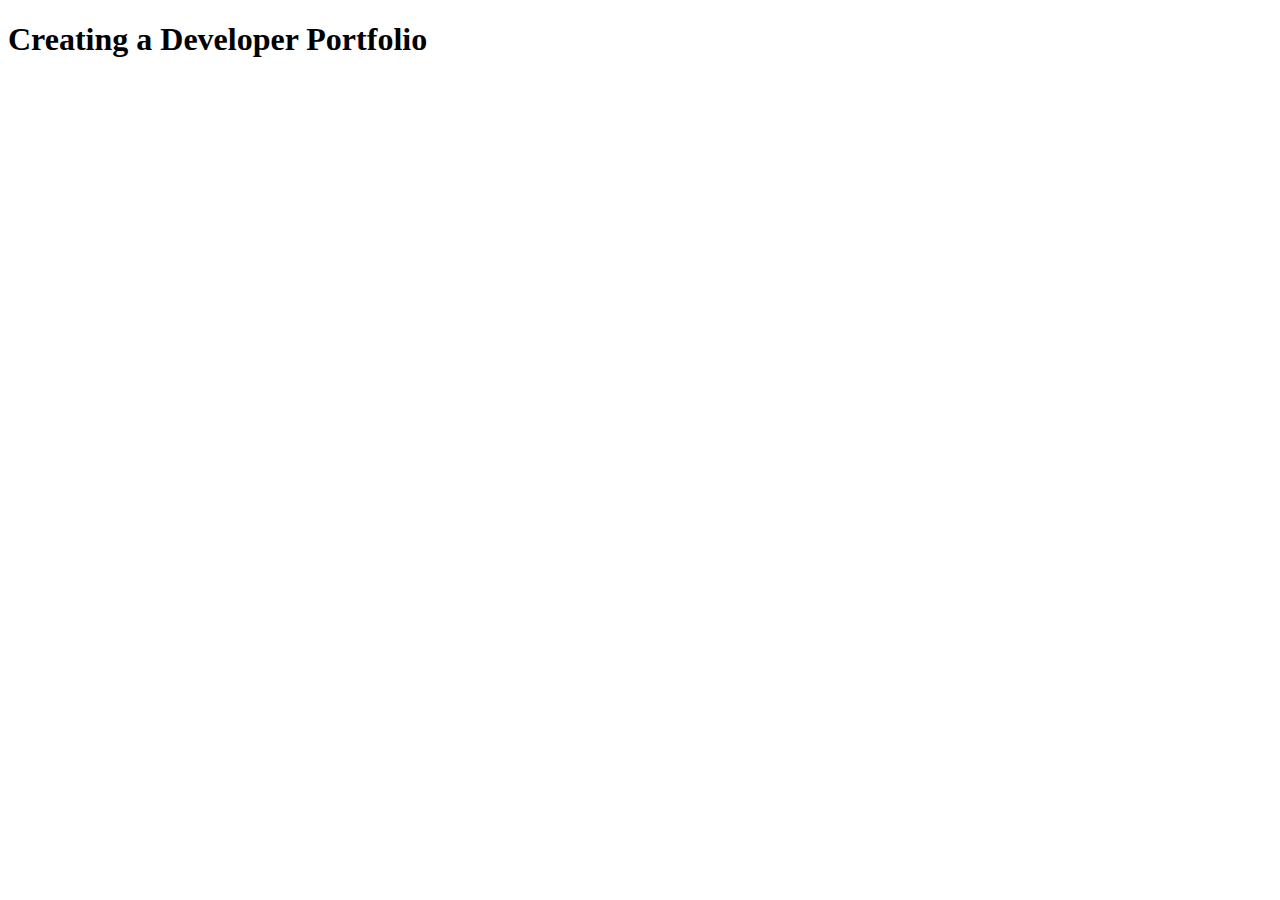
==== index.html @ 54f3881f "First Commit" ====
<!DOCTYPE html>
<html lang="en">
<head>
    <meta charset="UTF-8">
    <meta name="viewport" content="width=device-width, initial-scale=1.0">
    <title>Developer Portfolio</title>
</head>
<body>
    <h1>Creating a Developer Portfolio</h1>
</body>
</html>
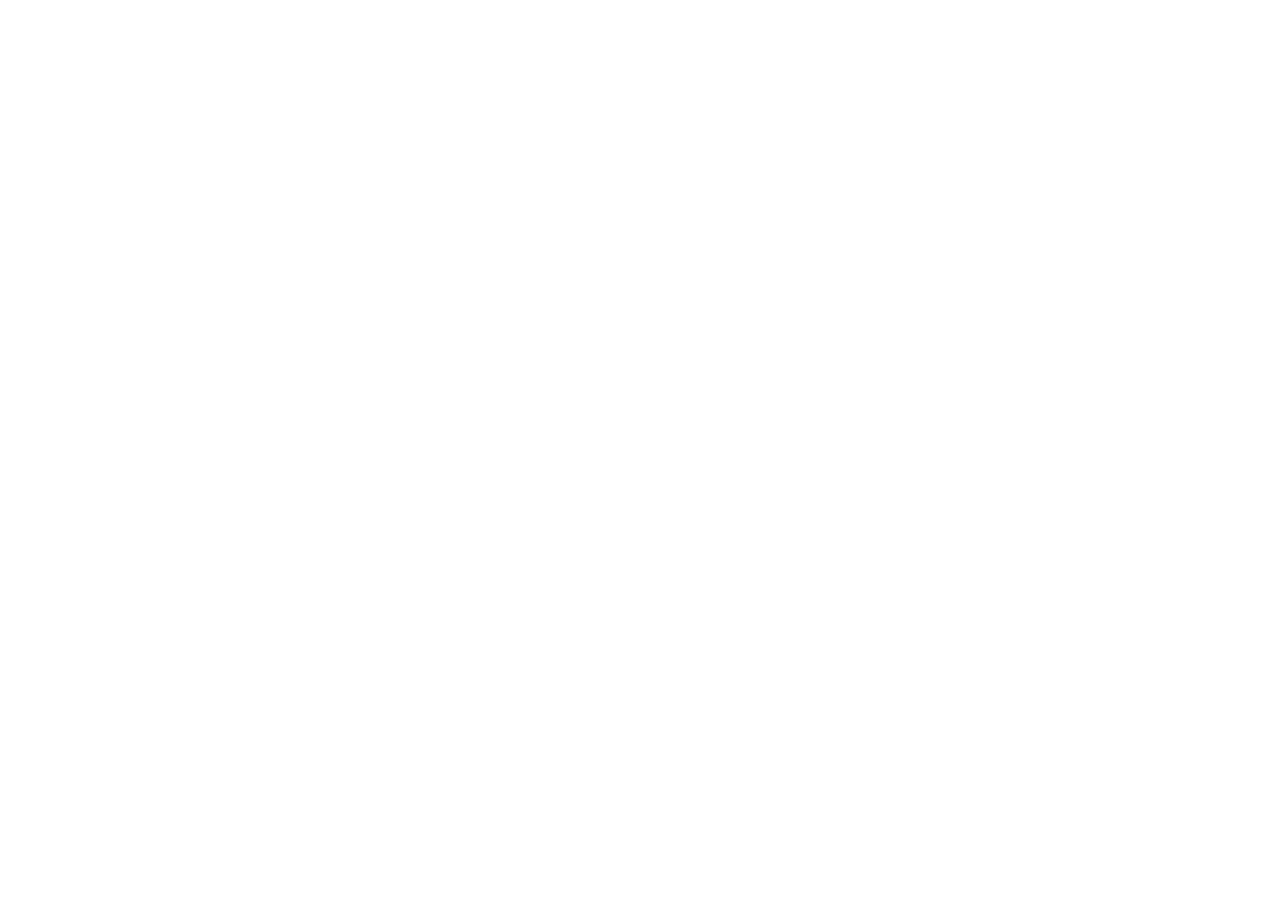
==== commit 6aaf5fd2: "Created the structure of the page" ====
--- a/index.html
+++ b/index.html
@@ -6,6 +6,14 @@
     <title>Developer Portfolio</title>
 </head>
 <body>
-    <h1>Creating a Developer Portfolio</h1>
+    <header>
+
+    </header>
+    <main>
+
+    </main>
+    <footer>
+        
+    </footer>
 </body>
 </html>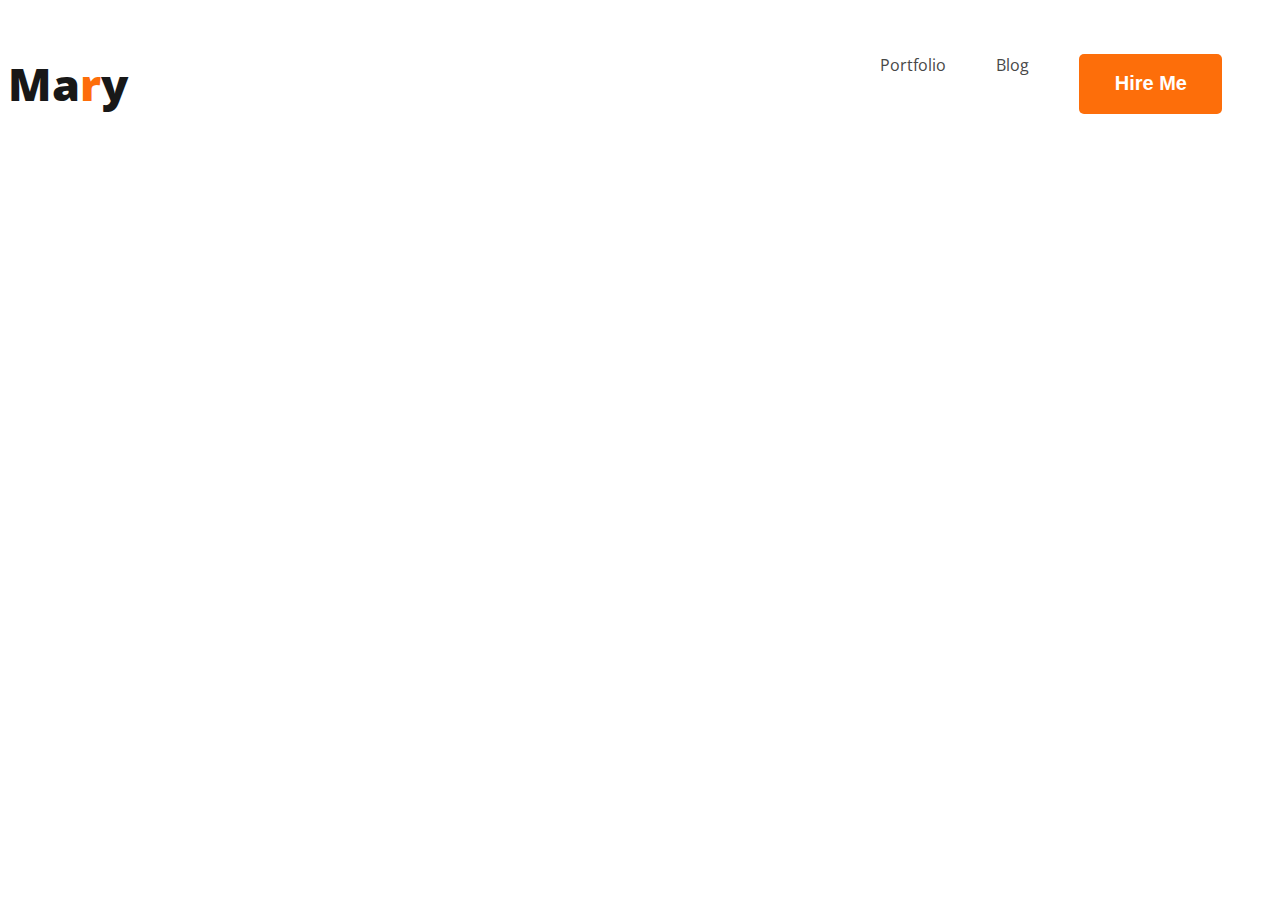
==== commit b33636d9: "Created navigation bar" ====
--- a/index.html
+++ b/index.html
@@ -1,19 +1,35 @@
 <!DOCTYPE html>
 <html lang="en">
+
 <head>
     <meta charset="UTF-8">
     <meta name="viewport" content="width=device-width, initial-scale=1.0">
     <title>Developer Portfolio</title>
+    <style>
+        @import url('https://fonts.googleapis.com/css2?family=Open+Sans:wght@400;700;800&display=swap');
+    </style>
+    <link rel="stylesheet" href="Style/Portfolio.css">
 </head>
+
 <body>
     <header>
-
+        <nav>
+            <h3 class="headline">Ma<span class="primary-text">r</span>y</h3>
+            <ul>
+                <li><a href="portfolio.html">Portfolio</a></li>
+                <li><a href="blog.html">Blog</a></li>
+                <li><button class="primary-button">Hire Me</button></li>
+            </ul>
+        </nav>
     </header>
     <main>
 
     </main>
     <footer>
-        
+
     </footer>
 </body>
-</html>+
+</html>
+
+<!-- PRO TIP: use cmd + b to minimize the explorer bar -->--- a/Style/Portfolio.css
+++ b/Style/Portfolio.css
@@ -0,0 +1,45 @@
+nav {
+    display: flex;
+    align-items: center;
+    justify-content: space-between;
+}
+
+nav>ul {
+    display: flex;
+}
+
+nav li {
+    list-style: none;
+    margin-right: 50px;
+}
+
+nav a {
+    text-decoration: none;
+    color: #474747;
+}
+
+body {
+    font-family: 'Open Sans', sans-serif;
+}
+
+.headline {
+    color: #181818;
+    font-size: 45px;
+    font-weight: 800;
+    word-wrap: break-word;
+}
+
+.primary-text {
+    color: #FD6E0A;
+}
+
+.primary-button {
+    border-radius: 5px;
+    background-color: #FD6E0A;
+    border: 0;
+    color: white;
+    font-size: 20px;
+    font-weight: 700;
+    word-wrap: break-word;
+    padding: 18px 35px 19px 36px;
+}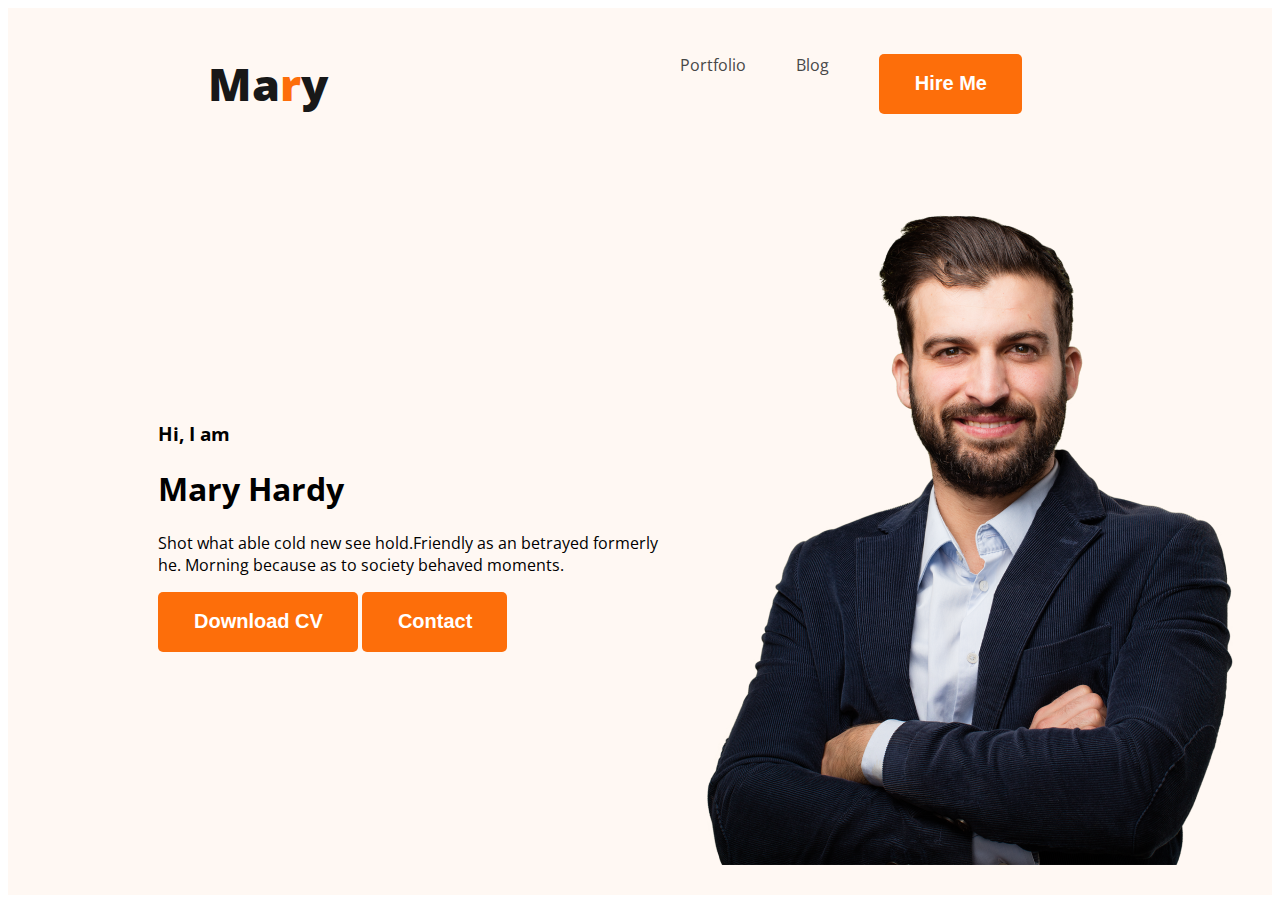
==== commit d29ad455: "Banner Content Added" ====
--- a/index.html
+++ b/index.html
@@ -12,7 +12,7 @@
 </head>
 
 <body>
-    <header>
+    <header class="header">
         <nav>
             <h3 class="headline">Ma<span class="primary-text">r</span>y</h3>
             <ul>
@@ -21,6 +21,16 @@
                 <li><button class="primary-button">Hire Me</button></li>
             </ul>
         </nav>
+        <div class="banner">
+            <div>
+                <h3 class="banner-greeting">Hi, I  am</h3>
+                <h1 class="banner-title">Mary Hardy</h1>
+                <p>Shot what able cold new see hold.Friendly as an betrayed formerly he. Morning because as to society behaved moments.</p>
+                <button class="primary-button">Download CV</button>
+                <button class="primary-button">Contact</button>
+            </div>
+            <img class="profile-image" src="images/hardy.png" alt="">
+        </div>
     </header>
     <main>
 
--- a/Style/Portfolio.css
+++ b/Style/Portfolio.css
@@ -2,6 +2,7 @@
     display: flex;
     align-items: center;
     justify-content: space-between;
+    padding: 0 200px;
 }
 
 nav>ul {
@@ -42,4 +43,19 @@
     font-weight: 700;
     word-wrap: break-word;
     padding: 18px 35px 19px 36px;
+}
+
+/* Styling header */
+.header{
+    background-color: #FFF8F3;
+}
+
+.banner{
+    display: flex;
+    padding: 30px 30px 30px 150px;
+    align-items: center;
+}
+
+.banner .profile image{
+    width: 500px;
 }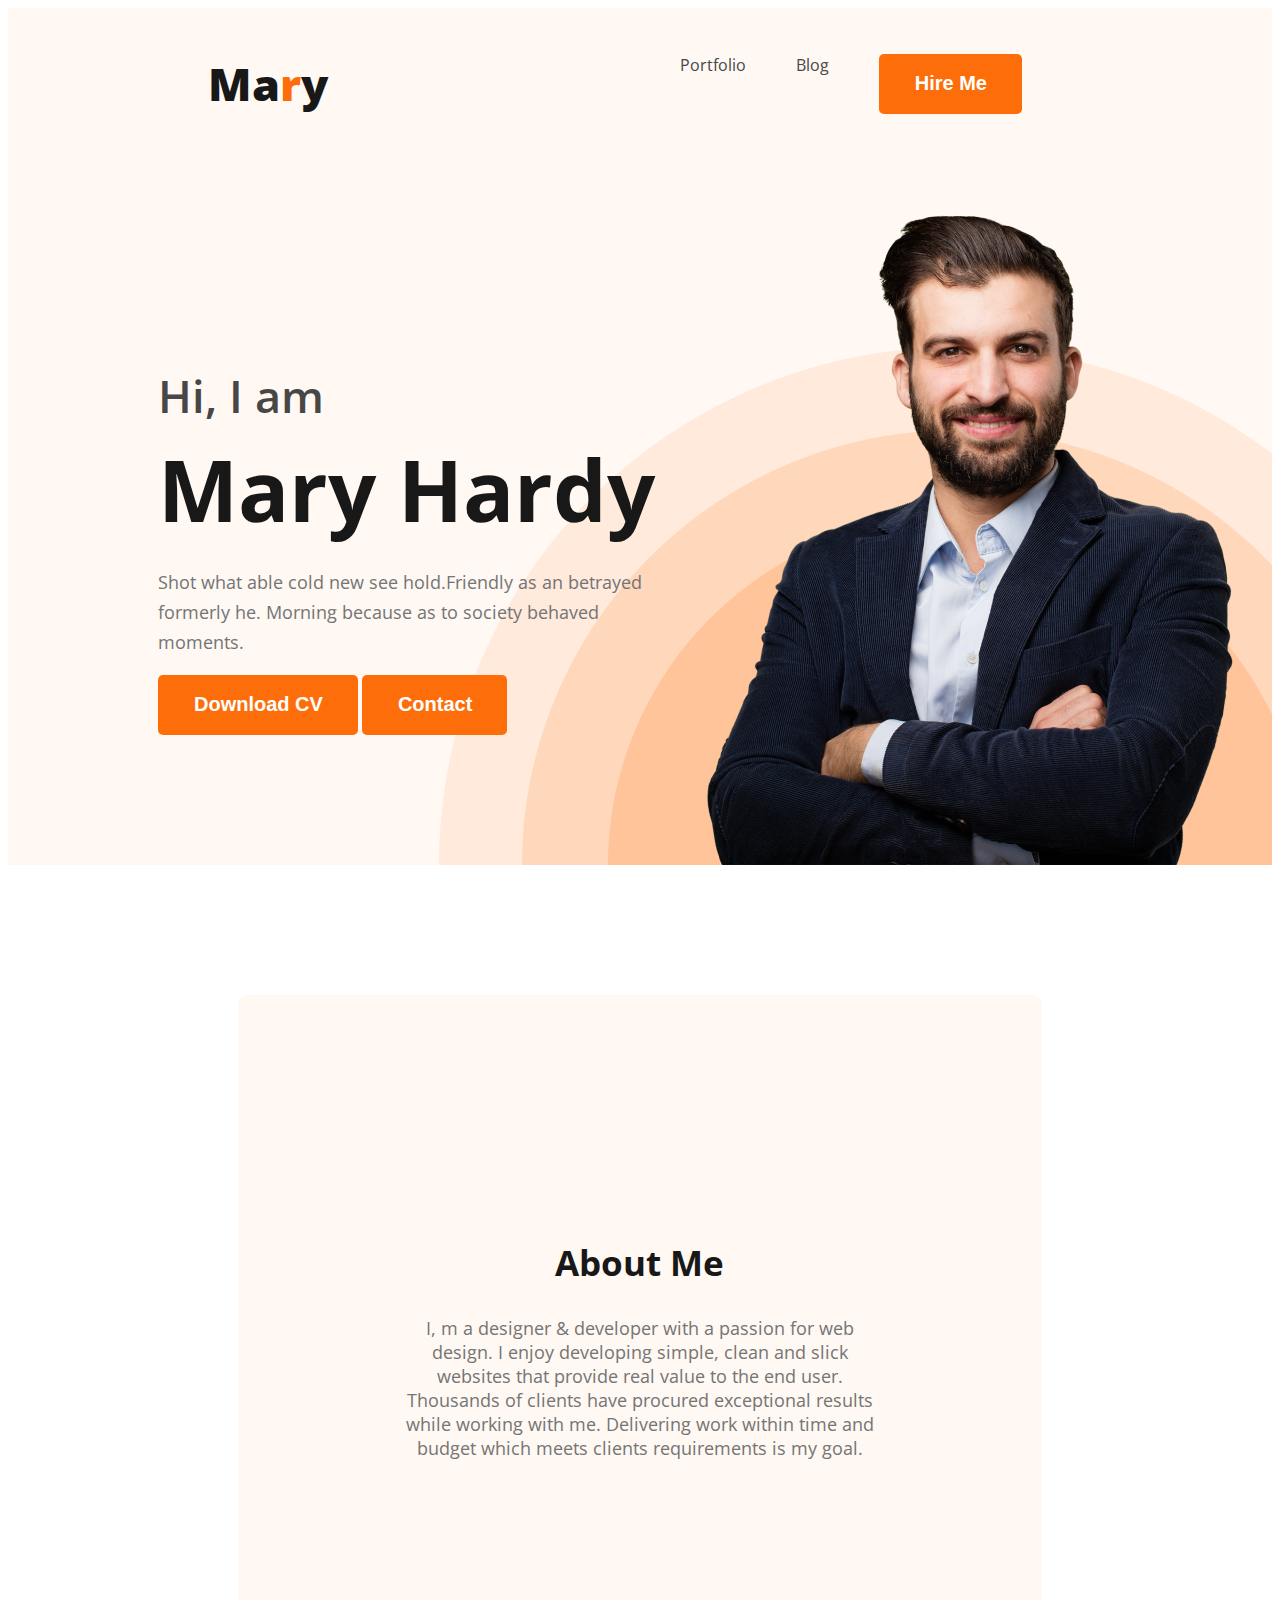
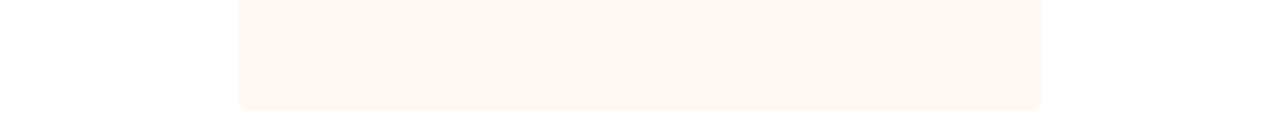
==== commit 62a8d642: "Created about section" ====
--- a/index.html
+++ b/index.html
@@ -23,9 +23,10 @@
         </nav>
         <div class="banner">
             <div>
-                <h3 class="banner-greeting">Hi, I  am</h3>
+                <h3 class="banner-greeting">Hi, I am</h3>
                 <h1 class="banner-title">Mary Hardy</h1>
-                <p>Shot what able cold new see hold.Friendly as an betrayed formerly he. Morning because as to society behaved moments.</p>
+                <p class="banner-paragraph">Shot what able cold new see hold.Friendly as an betrayed formerly he.
+                    Morning because as to society behaved moments.</p>
                 <button class="primary-button">Download CV</button>
                 <button class="primary-button">Contact</button>
             </div>
@@ -33,7 +34,13 @@
         </div>
     </header>
     <main>
-
+        <section class="about">
+            <h3 class="section-title">About Me</h3>
+            <p class="section-description">I, m a designer & developer with a passion for web design. I enjoy developing
+                simple, clean and slick websites that provide real value to the end user. Thousands of clients have
+                procured exceptional results while working with me. Delivering work within time and budget which meets
+                clients requirements is my goal.</p>
+        </section>
     </main>
     <footer>
 
--- a/Style/Portfolio.css
+++ b/Style/Portfolio.css
@@ -46,16 +46,76 @@
 }
 
 /* Styling header */
-.header{
+.header {
     background-color: #FFF8F3;
+    background-image: url('../images/header_bg.png');
+    background-repeat: no-repeat;
+    background-position: bottom right;
 }
 
-.banner{
+.banner {
     display: flex;
-    padding: 30px 30px 30px 150px;
+    padding: 30px 30px 0 150px;
     align-items: center;
+    justify-content: space-between;
 }
 
-.banner .profile image{
+.banner-greeting {
+    color: #474747;
+    font-size: 45px;
+    font-weight: 600;
+    word-wrap: break-word;
+    margin-bottom: 0;
+}
+
+.banner-title {
+    color: #181818;
+    font-size: 85px;
+    font-weight: 700;
+    word-wrap: break-word;
+    margin-top: 5px;
+    margin-bottom: 0px;
+}
+
+.banner-paragraph {
+    color: #757575;
+    font-size: 18px;
+    font-weight: 400;
+    line-height: 30px;
+    word-wrap: break-word;
+    margin-top: 20px;
+    max-width: 500px;
+}
+
+.banner .profile image {
     width: 500px;
+}
+
+.about {
+    margin: 130px 230px 0px 230px;
+    background: #FFF8F3;
+    border-radius: 10px;
+    padding: 130px;
+    padding: 209px 157px 221px 156px;
+}
+
+.section-title {
+    text-align: center;
+    color: #181818;
+    font-size: 35px;
+    font-weight: 700;
+    word-wrap: break-word;
+    margin-bottom: 30px;
+}
+
+.section-description {
+    margin-top: 0;
+    margin-bottom: 30px;
+    text-align: center;
+    color: #757575;
+    font-size: 18px;
+
+    word-wrap: break-word;
+    /* max-width: 500px; */
+
 }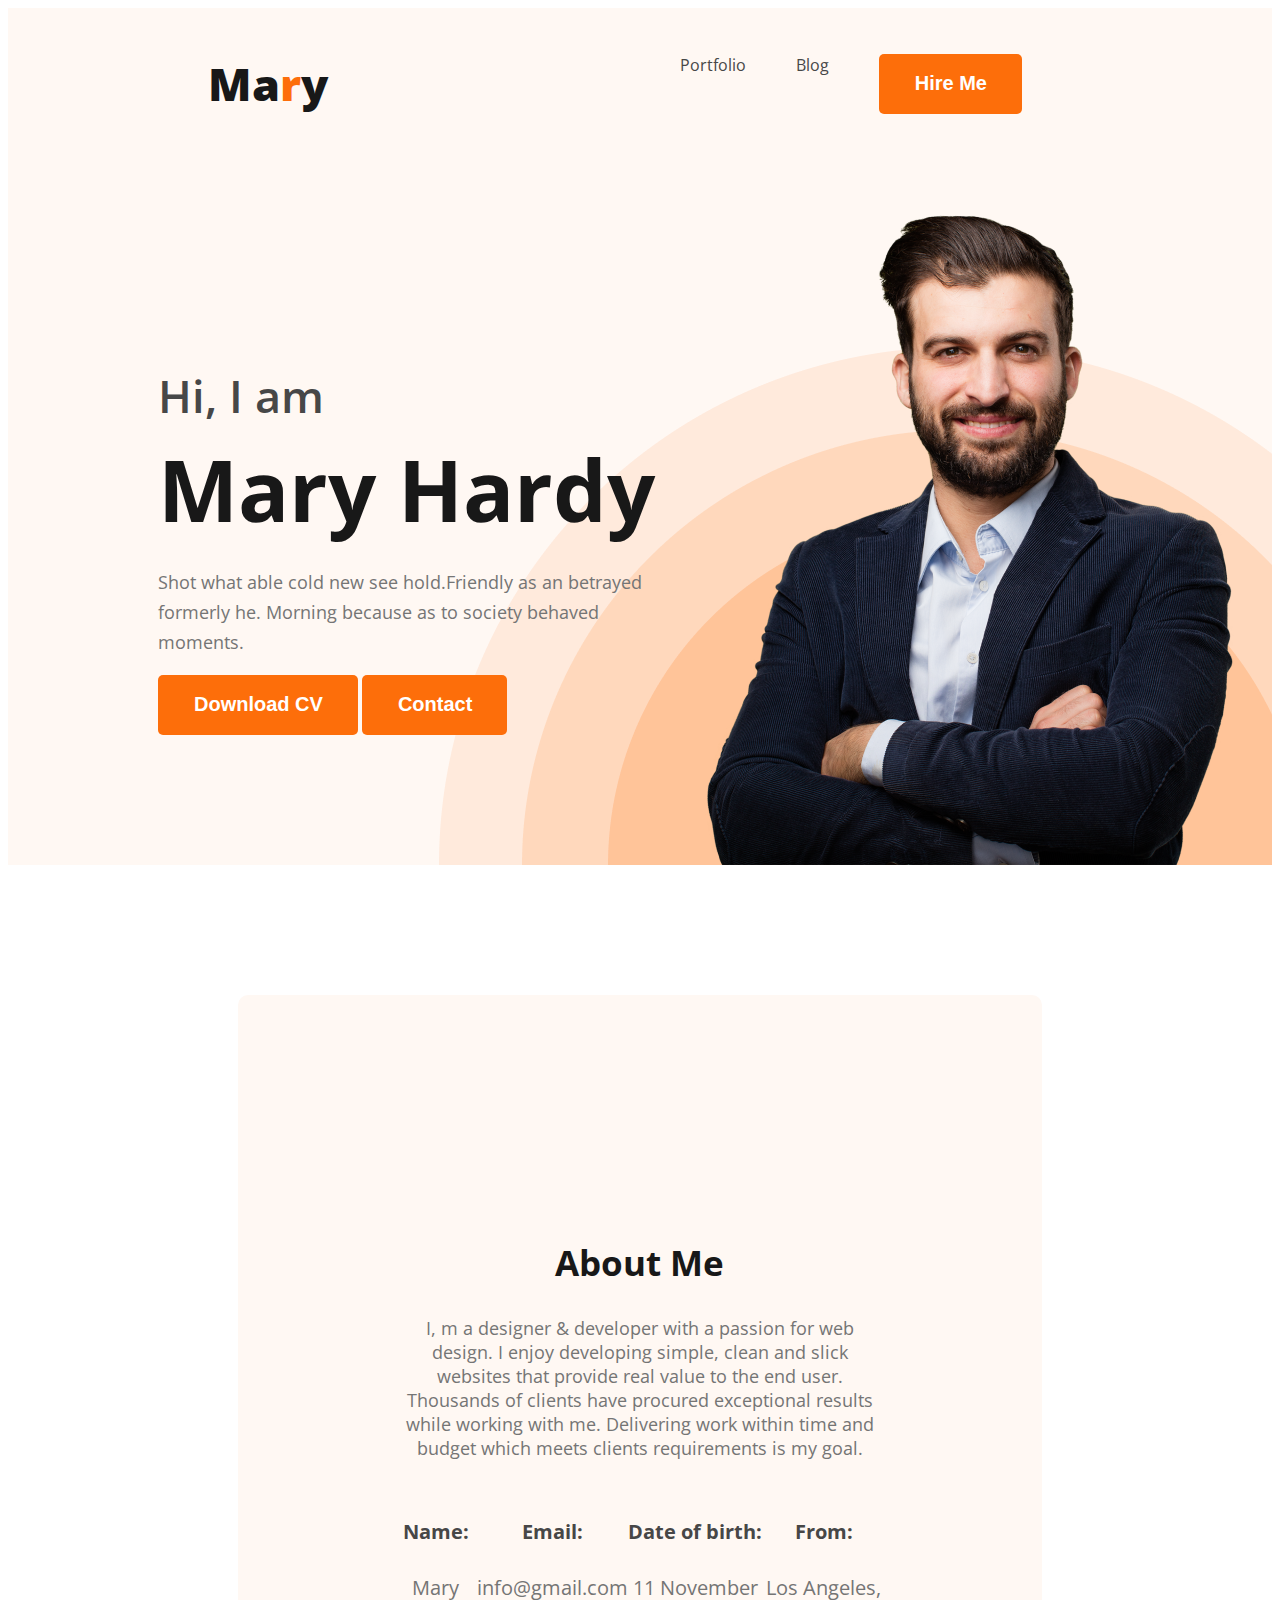
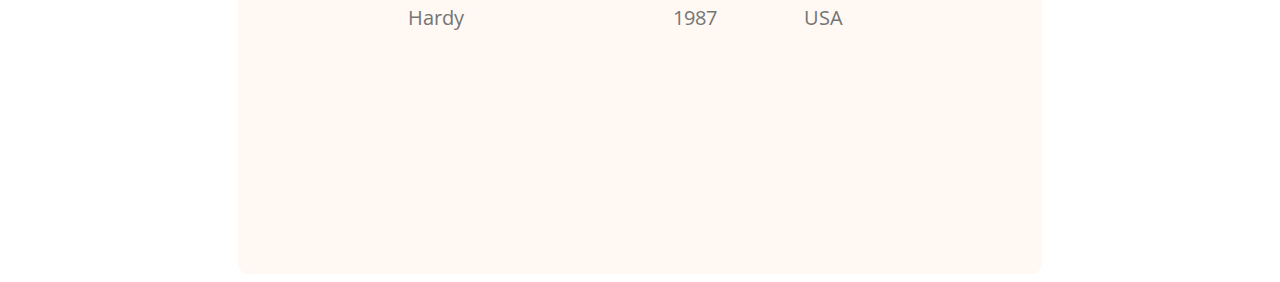
==== commit d68dad20: "Created about info container" ====
--- a/index.html
+++ b/index.html
@@ -40,6 +40,24 @@
                 simple, clean and slick websites that provide real value to the end user. Thousands of clients have
                 procured exceptional results while working with me. Delivering work within time and budget which meets
                 clients requirements is my goal.</p>
+            <div class="about-section-container">
+                <div class="about-info">
+                    <h4 class="info-title">Name:</h4>
+                    <p class="info-description">Mary Hardy </p>
+                </div>
+                <div class="about-info">
+                    <h4 class="info-title">Email:</h4>
+                    <p class="info-description">info@gmail.com</p>
+                </div>
+                <div class="about-info">
+                    <h4 class="info-title">Date of birth:</h4>
+                    <p class="info-description">11 November 1987</p>
+                </div>
+                <div class="about-info">
+                    <h4 class="info-title">From:</h4>
+                    <p class="info-description">Los Angeles, USA</p>
+                </div>
+            </div>
         </section>
     </main>
     <footer>
--- a/Style/Portfolio.css
+++ b/Style/Portfolio.css
@@ -99,6 +99,10 @@
     padding: 209px 157px 221px 156px;
 }
 
+main {
+    max-width: 1140;
+}
+
 .section-title {
     text-align: center;
     color: #181818;
@@ -117,5 +121,28 @@
 
     word-wrap: break-word;
     /* max-width: 500px; */
+}
+.about-section-container{
+    display:flex;
+    justify-content: space-around;
+}
 
+.about-info {
+    color: #757575;
+    font-size: 20px;
+    font-weight: 400;
+    line-height: 30px;
+    word-wrap: break-word;
+}
+
+.about-info{
+    text-align: center;
+}
+
+.info-title {
+    color: #474747;
+    font-size: 20px;
+    font-weight: 700;
+    line-height: 30px;
+    word-wrap: break-word;
 }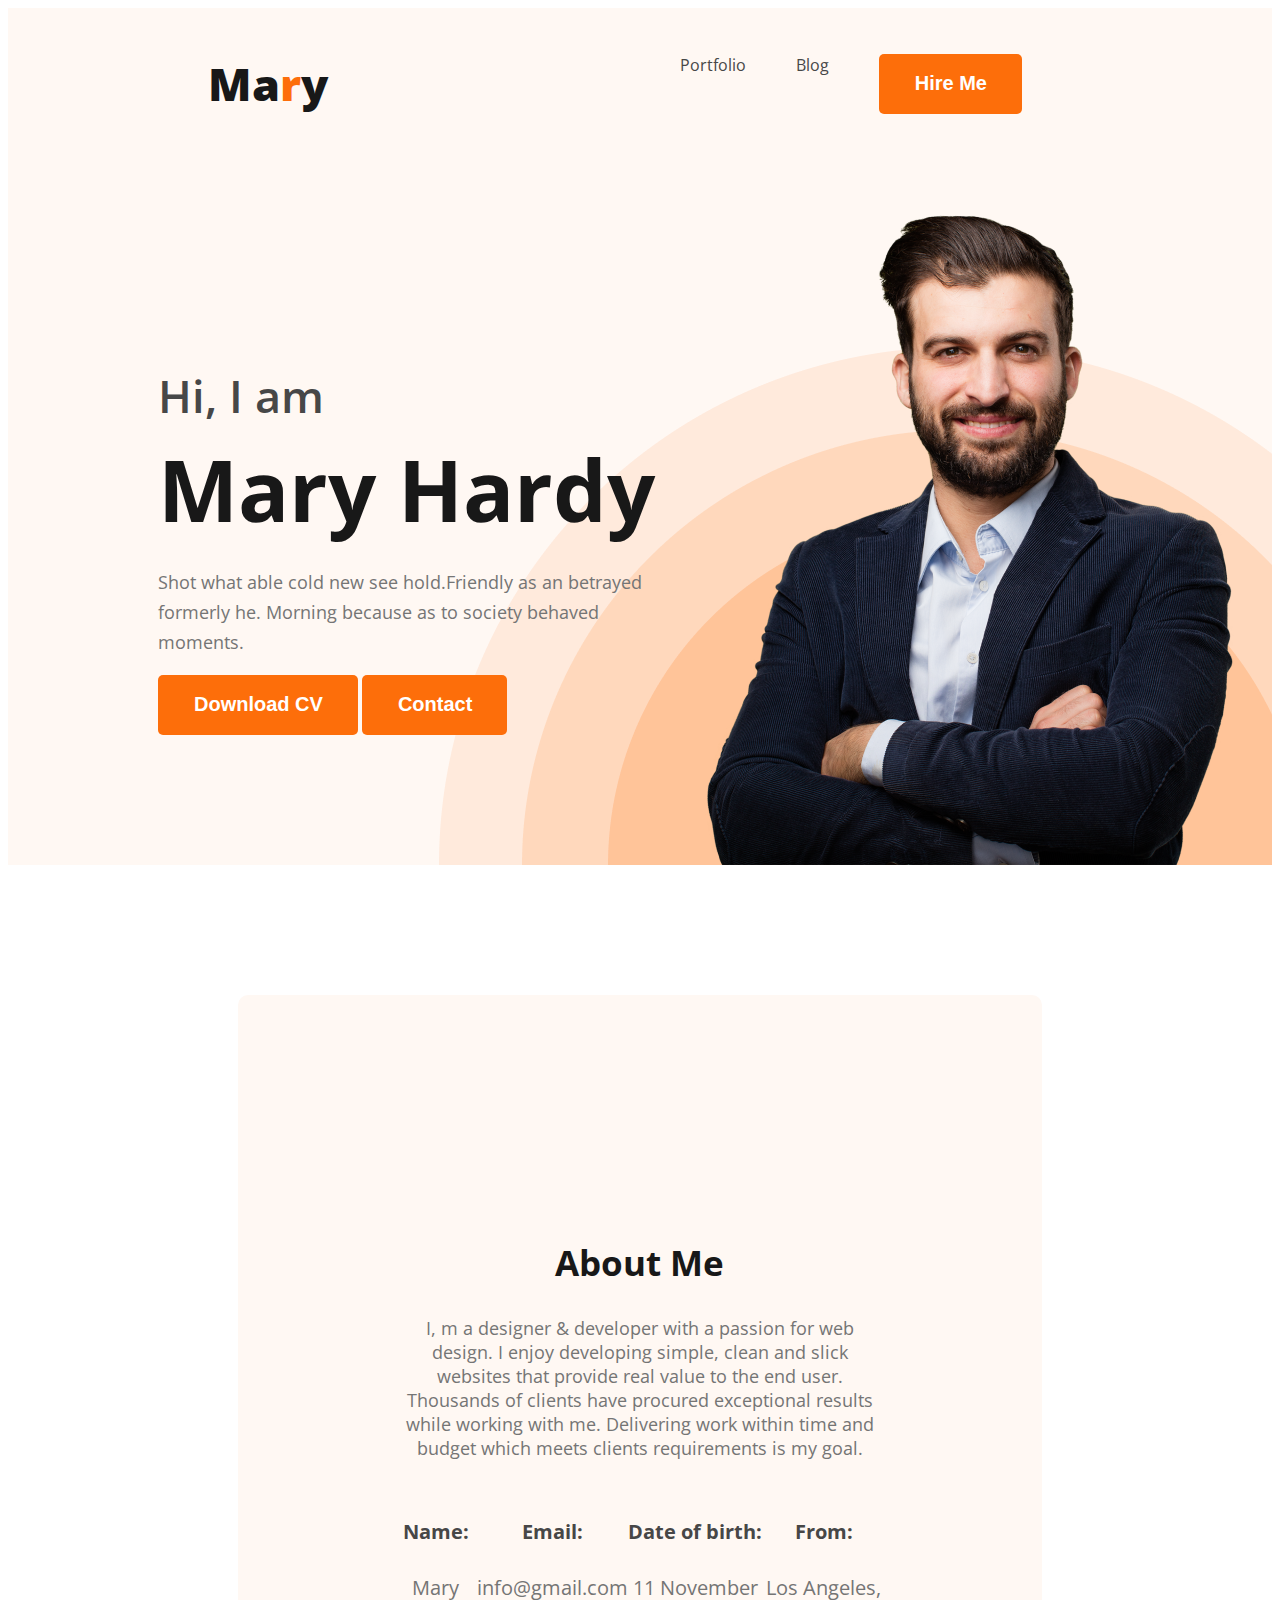
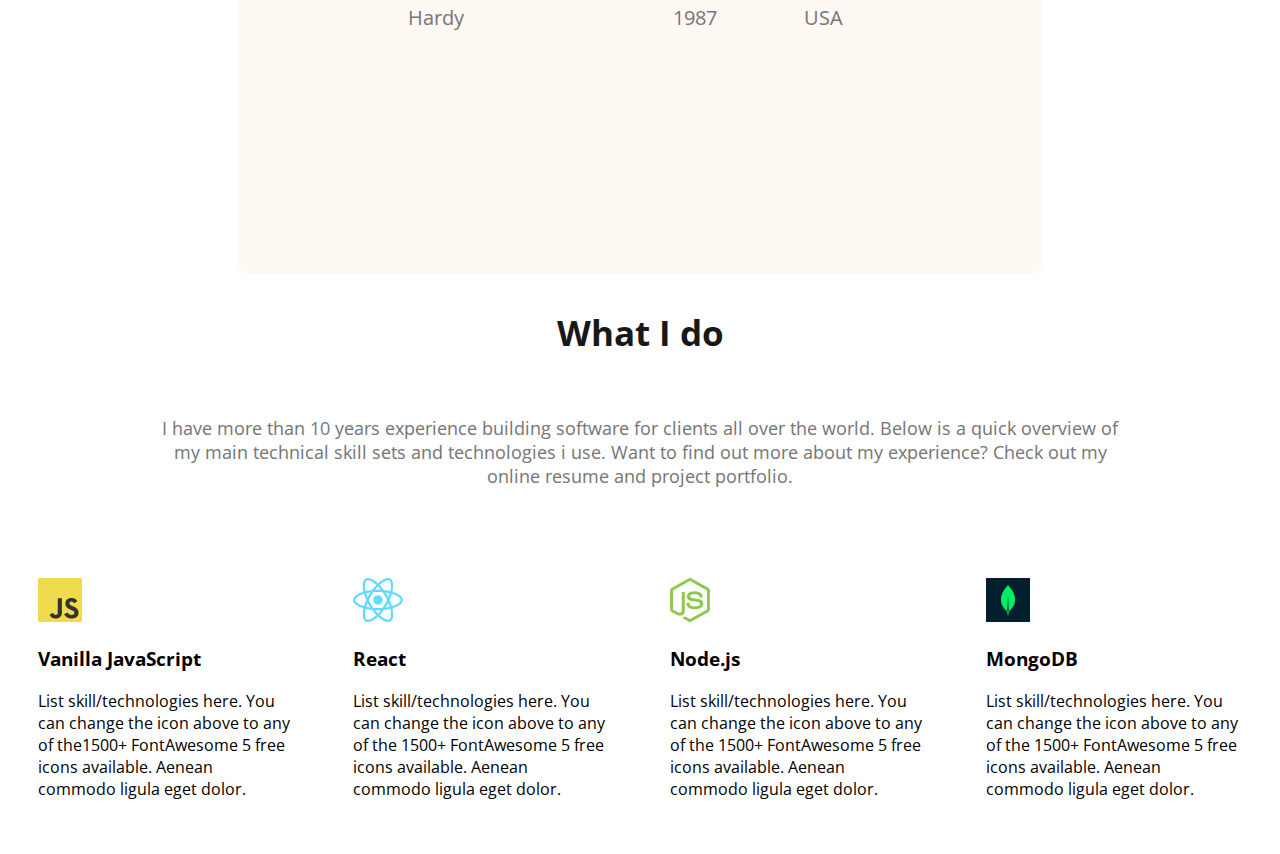
==== commit 8ab8b753: "Added Skills" ====
--- a/index.html
+++ b/index.html
@@ -34,6 +34,7 @@
         </div>
     </header>
     <main>
+        <!-- About Me -->
         <section class="about">
             <h3 class="section-title">About Me</h3>
             <p class="section-description">I, m a designer & developer with a passion for web design. I enjoy developing
@@ -59,6 +60,45 @@
                 </div>
             </div>
         </section>
+        <!-- What I do -->
+        <section>
+            <h3 class="section-title">What I do</h3>
+            <p id="what-i-do-description" class="section-description">
+                I have more than 10 years experience 
+                building software for clients all over the world. 
+                Below is a quick overview of my main technical skill sets and technologies i use. 
+                Want to find out more about my experience? 
+                Check out my online resume and project portfolio.
+            </p>
+
+            <div class="skill-container">
+                <!-- .skill*4>img+h3.skill-title+p.skill-description -->
+                <div class="skill">
+                    <img src="images/icons/js.png" alt="">
+                    <h3 class="skill-title">Vanilla JavaScript</h3>
+                    <p class="skill-description">List skill/technologies here. You can change the icon above to any of
+                        the1500+ FontAwesome 5 free icons available. Aenean commodo ligula eget dolor.</p>
+                </div>
+                <div class="skill">
+                    <img src="images/icons/react.png" alt="">
+                    <h3 class="skill-title">React</h3>
+                    <p class="skill-description">List skill/technologies here. You can change the icon above to any of
+                        the 1500+ FontAwesome 5 free icons available. Aenean commodo ligula eget dolor.</p>
+                </div>
+                <div class="skill">
+                    <img src="images/icons/nodejs.png" alt="">
+                    <h3 class="skill-title">Node.js</h3>
+                    <p class="skill-description">List skill/technologies here. You can change the icon above to any of
+                        the 1500+ FontAwesome 5 free icons available. Aenean commodo ligula eget dolor.</p>
+                </div>
+                <div class="skill">
+                    <img src="images/icons/mongo.png" alt="">
+                    <h3 class="skill-title">MongoDB</h3>
+                    <p class="skill-description">List skill/technologies here. You can change the icon above to any of
+                        the 1500+ FontAwesome 5 free icons available. Aenean commodo ligula eget dolor.</p>
+                </div>
+            </div>
+        </section>
     </main>
     <footer>
 
--- a/Style/Portfolio.css
+++ b/Style/Portfolio.css
@@ -118,7 +118,6 @@
     text-align: center;
     color: #757575;
     font-size: 18px;
-
     word-wrap: break-word;
     /* max-width: 500px; */
 }
@@ -145,4 +144,16 @@
     font-weight: 700;
     line-height: 30px;
     word-wrap: break-word;
+}
+
+#what-i-do-description{
+    padding: 30px 150px;
+}
+
+.skill-container{
+    display:flex;
+}
+
+.skill{
+    padding:30px;
 }